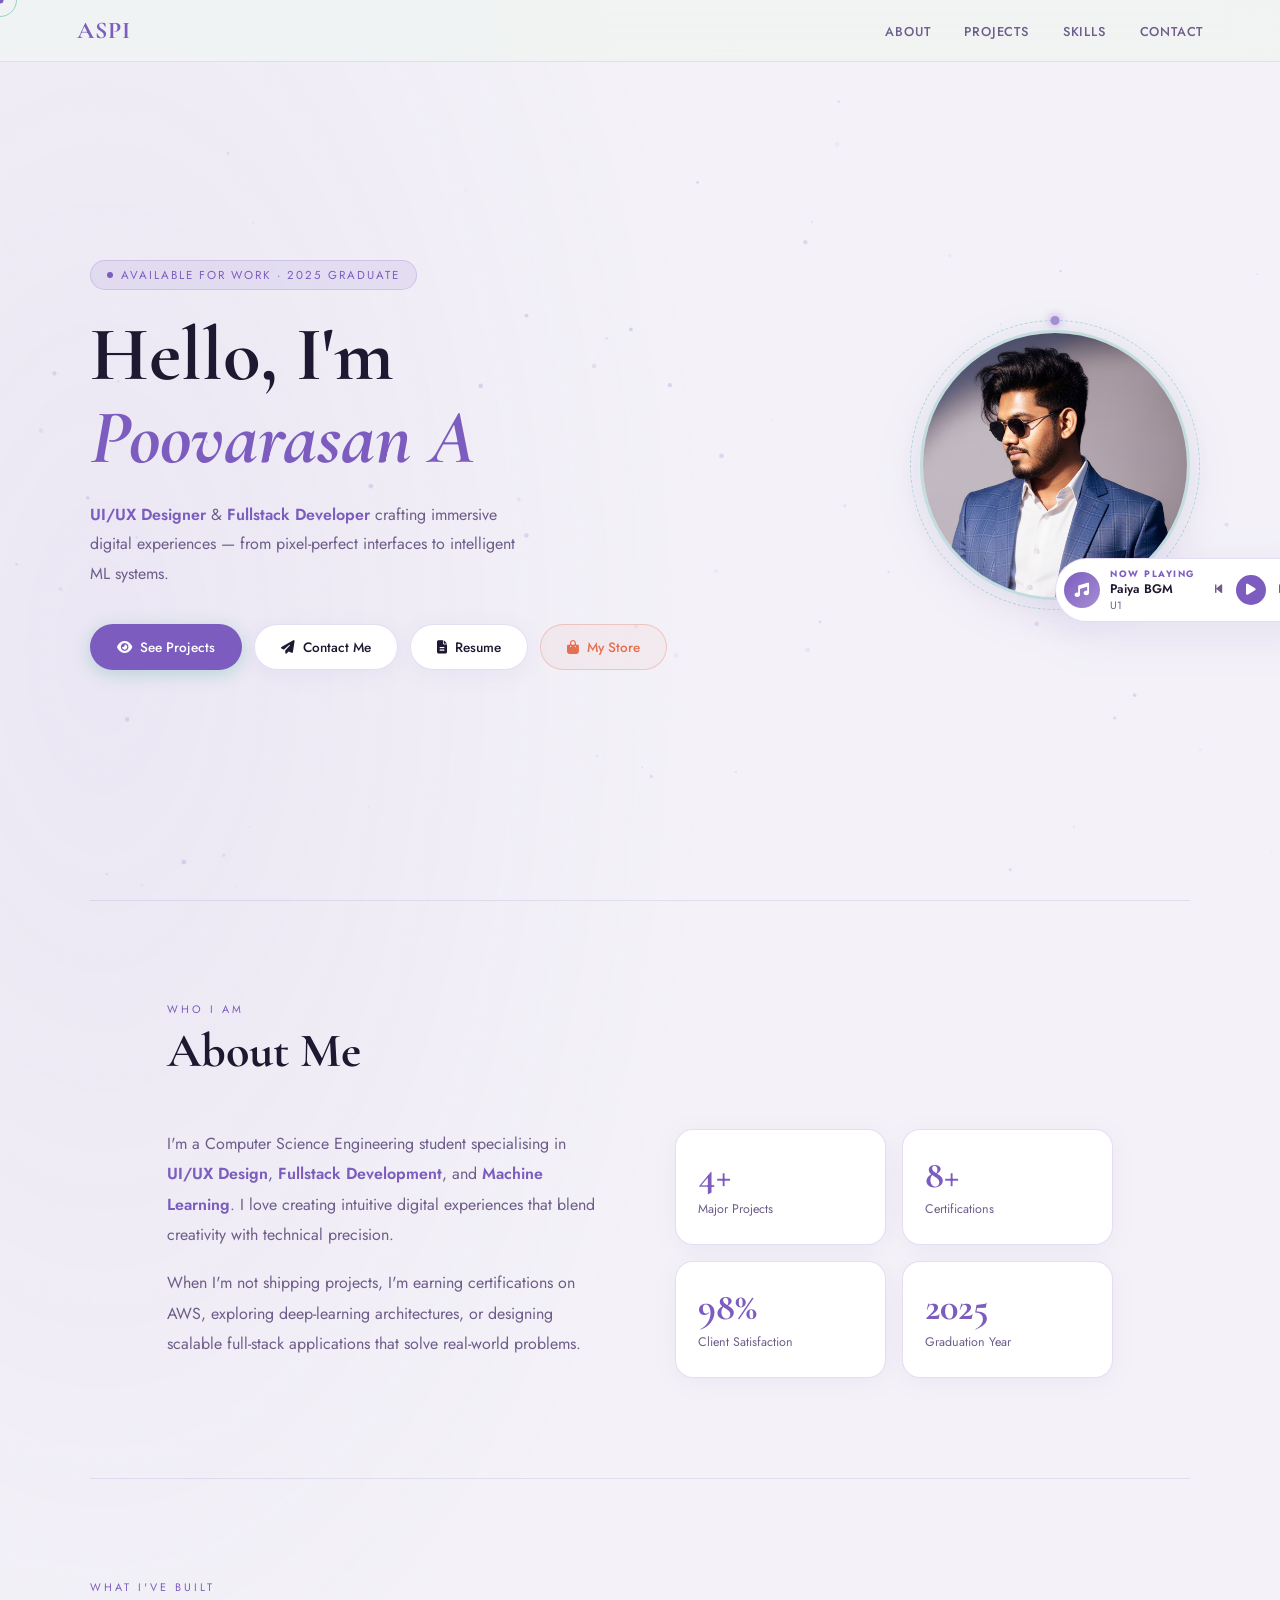
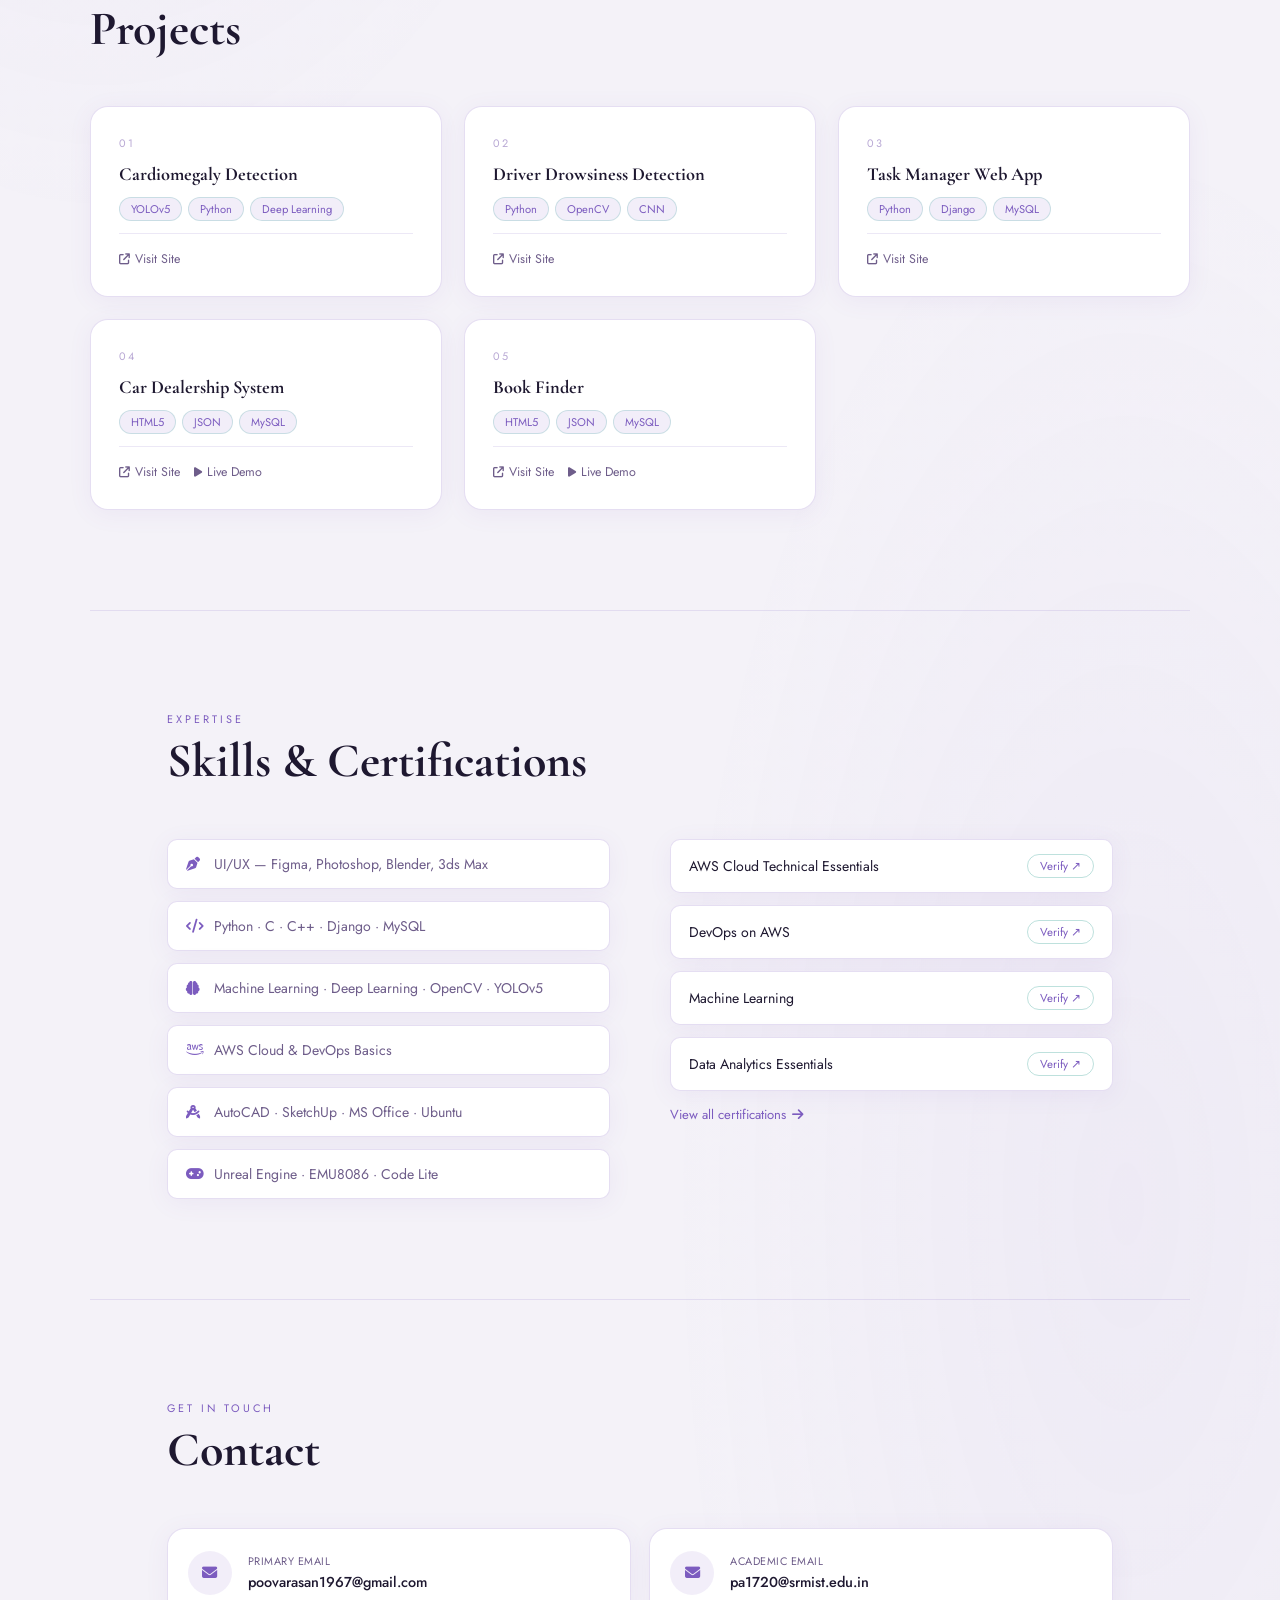
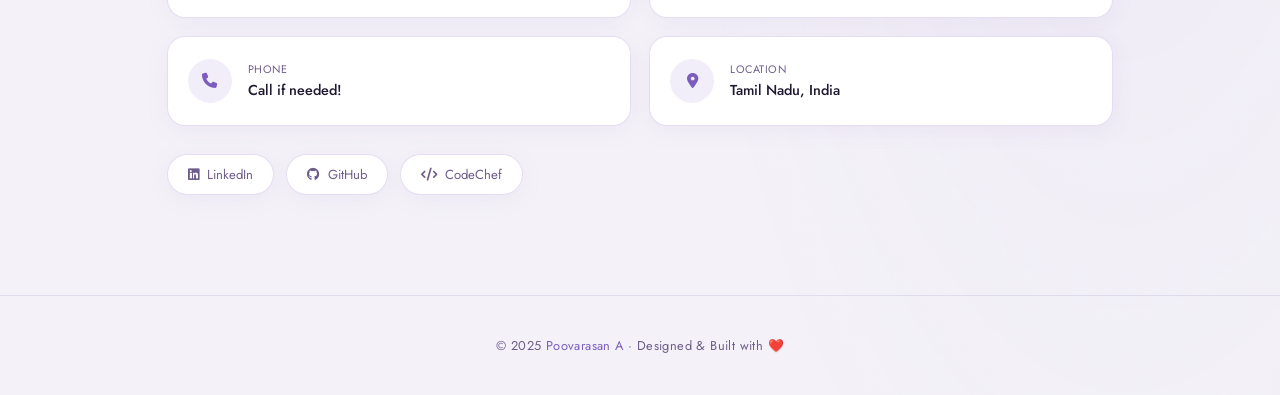
==== index.html @ ecc26de5 "Add files via upload" ====
<!DOCTYPE html>
<html lang="en">
<head>
  <meta charset="UTF-8">
  <meta name="viewport" content="width=device-width, initial-scale=1.0">
  <title>Poovarasan A — Portfolio</title>
  <link rel="stylesheet" href="style.css">
  <!-- ✏️ FONTS — swap the Google Fonts URL to change typography -->
  <link rel="preconnect" href="https://fonts.googleapis.com">
  <link rel="preconnect" href="https://fonts.gstatic.com" crossorigin>
  <link href="https://fonts.googleapis.com/css2?family=Cormorant+Garamond:ital,wght@0,400;0,600;0,700;1,400;1,700&family=Jost:wght@300;400;500;600&display=swap" rel="stylesheet">
  <link rel="stylesheet" href="https://cdnjs.cloudflare.com/ajax/libs/font-awesome/6.5.0/css/all.min.css">
</head>
<body>

<!-- ════════ CURSOR ════════ -->
<div id="cursor-dot"></div>
<div id="cursor-ring"></div>

<!-- ════════ CANVAS BACKGROUND ════════ -->
<canvas id="bg-canvas"></canvas>

<div class="wrapper">

  <!-- ════════════════════════════════════
       NAV
       ✏️ Edit logo text and nav links here
  ════════════════════════════════════ -->
  <nav>
    <div class="nav-logo">ASPI</div>
    <ul class="nav-links">
      <li><a href="#about">About</a></li>
      <li><a href="#projects">Projects</a></li>
      <li><a href="#skills">Skills</a></li>
      <li><a href="#contact">Contact</a></li>
    </ul>
    <button class="hamburger" id="hamburger" aria-label="Menu">
      <span></span><span></span><span></span>
    </button>
  </nav>

  <!-- Mobile nav -->
  <div class="mobile-nav" id="mobile-nav">
    <a href="#about" class="nav-close-trigger">About</a>
    <a href="#projects" class="nav-close-trigger">Projects</a>
    <a href="#skills" class="nav-close-trigger">Skills</a>
    <a href="#contact" class="nav-close-trigger">Contact</a>
  </div>


  <!-- ════════════════════════════════════
       HERO
       ✏️ Edit name, subtitle, and buttons
  ════════════════════════════════════ -->
  <section class="hero" id="home">
    <div class="hero-inner">

      <!-- LEFT: Text -->
      <div class="hero-text">
        <!-- ✏️ Status tag text -->
        <div class="hero-tag">Available for Work · 2025 Graduate</div>

        <!-- ✏️ Your name -->
        <h2>Hello, I'm<br><em>Poovarasan A</em></h2>

        <!-- ✏️ Your short bio tagline -->
        <p class="hero-subtitle">
          <strong>UI/UX Designer</strong> &amp; <strong>Fullstack Developer</strong>
          crafting immersive digital experiences — from pixel-perfect interfaces to intelligent ML systems.
        </p>

        <!-- ✏️ Add/remove/edit buttons here -->
        <div class="hero-buttons">
          <a href="#projects" class="btn btn-primary">
            <i class="fa-solid fa-eye"></i> See Projects
          </a>
          <a href="#contact" class="btn btn-outline">
            <i class="fa-solid fa-paper-plane"></i> Contact Me
          </a>
          <a href="https://drive.google.com/file/d/1b_ZYGd5397AOEA_wgp77etfYa0byeIHC/view?usp=sharing"
             target="_blank" class="btn btn-outline">
            <i class="fa-solid fa-file-lines"></i> Resume
          </a>
          <a href="https://kickstore.tebex.io/?action=preview&signature=f594edc24d7682ca6d8968c1fbffc4355ac2bd45c8aeab68ce6714b9b4787a76&expires=1756489532"
             target="_blank" class="btn btn-coral">
            <i class="fa-solid fa-bag-shopping"></i> My Store
          </a>
        </div>
      </div>

      <!-- RIGHT: Photo + Music Player Notch -->
      <div class="hero-photo-wrap">
        <div class="photo-glow"></div>
        <div class="photo-ring"></div>

        <!-- ✏️ Replace placeholder.png with your actual photo filename -->
        <img src="placeholder.png" alt="Poovarasan A">

        <!-- ════════ MUSIC PLAYER NOTCH ════════
             Controls are driven by player.js
             Edit the playlist in player.js below
        ════════ -->
        <div class="music-notch" id="music-notch">
          <!-- Album art disc (spins when playing) -->
          <div class="notch-art" id="notch-art">
            <i class="fa-solid fa-music"></i>
          </div>

          <!-- Track info -->
          <div class="notch-info">
            <div class="notch-label">Now Playing</div>
            <div class="notch-track" id="notch-track">Loading…</div>
            <div class="notch-artist" id="notch-artist">—</div>
          </div>

          <!-- Controls -->
          <div class="notch-controls">
            <button class="notch-btn" id="btn-prev" title="Previous">
              <i class="fa-solid fa-backward-step"></i>
            </button>
            <button class="notch-btn play-btn" id="btn-play" title="Play / Pause">
              <i class="fa-solid fa-play" id="play-icon"></i>
            </button>
            <button class="notch-btn" id="btn-next" title="Next">
              <i class="fa-solid fa-forward-step"></i>
            </button>
          </div>

          <!-- EQ animation bars -->
          <div class="eq-bars paused" id="eq-bars">
            <div class="eq-bar"></div>
            <div class="eq-bar"></div>
            <div class="eq-bar"></div>
            <div class="eq-bar"></div>
          </div>
        </div><!-- end .music-notch -->

      </div><!-- end .hero-photo-wrap -->
    </div>
  </section><!-- end .hero -->

  <div class="divider"></div>

  <!-- ════════════════════════════════════
       ABOUT
       ✏️ Edit bio text and stats
  ════════════════════════════════════ -->
  <section id="about" class="section reveal">
    <div class="section-label">Who I Am</div>
    <h2 class="section-title">About Me</h2>
    <div class="about-grid">

      <!-- ✏️ Your bio paragraphs -->
      <div class="about-desc">
        <p>
          I'm a Computer Science Engineering student specialising in
          <strong>UI/UX Design</strong>, <strong>Fullstack Development</strong>,
          and <strong>Machine Learning</strong>. I love creating intuitive digital
          experiences that blend creativity with technical precision.
        </p>
        <p>
          When I'm not shipping projects, I'm earning certifications on AWS,
          exploring deep-learning architectures, or designing scalable full-stack
          applications that solve real-world problems.
        </p>
      </div>

      <!-- ✏️ Change the numbers and labels below -->
      <div class="stats-grid">
        <div class="stat-card">
          <div class="stat-number">4+</div>
          <div class="stat-label">Major Projects</div>
        </div>
        <div class="stat-card">
          <div class="stat-number">8+</div>
          <div class="stat-label">Certifications</div>
        </div>
        <div class="stat-card">
          <div class="stat-number">98%</div>
          <div class="stat-label">Client Satisfaction</div>
        </div>
        <div class="stat-card">
          <div class="stat-number">2025</div>
          <div class="stat-label">Graduation Year</div>
        </div>
      </div>

    </div>
  </section>

  <div class="divider"></div>

  <!-- ════════════════════════════════════
       PROJECTS
       ✏️ Duplicate a .project-card block
          to add a new project.
  ════════════════════════════════════ -->
  <section id="projects" class="section-wide reveal">
    <div class="inner">
      <div class="section-label">What I've Built</div>
      <h2 class="section-title">Projects</h2>
      <div class="projects-grid">

        <!-- PROJECT 1 -->
        <div class="project-card">
          <div class="project-num">01</div>
          <div class="project-title">Cardiomegaly Detection</div>
          <div class="project-tech">
            <span class="tag">YOLOv5</span>
            <span class="tag">Python</span>
            <span class="tag">Deep Learning</span>
          </div>
          <div class="project-links">
            <a href="mainkk.html" class="link-btn">
              <i class="fa-solid fa-arrow-up-right-from-square"></i> Visit Site
            </a>
          </div>
        </div>

        <!-- PROJECT 2 -->
        <div class="project-card">
          <div class="project-num">02</div>
          <div class="project-title">Driver Drowsiness Detection</div>
          <div class="project-tech">
            <span class="tag">Python</span>
            <span class="tag">OpenCV</span>
            <span class="tag">CNN</span>
          </div>
          <div class="project-links">
            <a href="mainkk.html" class="link-btn">
              <i class="fa-solid fa-arrow-up-right-from-square"></i> Visit Site
            </a>
          </div>
        </div>

        <!-- PROJECT 3 -->
        <div class="project-card">
          <div class="project-num">03</div>
          <div class="project-title">Task Manager Web App</div>
          <div class="project-tech">
            <span class="tag">Python</span>
            <span class="tag">Django</span>
            <span class="tag">MySQL</span>
          </div>
          <div class="project-links">
            <a href="mainkk.html" class="link-btn">
              <i class="fa-solid fa-arrow-up-right-from-square"></i> Visit Site
            </a>
          </div>
        </div>

        <!-- PROJECT 4 -->
        <div class="project-card">
          <div class="project-num">04</div>
          <div class="project-title">Car Dealership System</div>
          <div class="project-tech">
            <span class="tag">HTML5</span>
            <span class="tag">JSON</span>
            <span class="tag">MySQL</span>
          </div>
          <div class="project-links">
            <a href="mainkk.html" class="link-btn">
              <i class="fa-solid fa-arrow-up-right-from-square"></i> Visit Site
            </a>
            <a href="https://cardealership-website.netlify.app" target="_blank" class="link-btn">
              <i class="fa-solid fa-play"></i> Live Demo
            </a>
          </div>
        </div>

        <!-- PROJECT 5 -->
        <div class="project-card">
          <div class="project-num">05</div>
          <div class="project-title">Book Finder</div>
          <div class="project-tech">
            <span class="tag">HTML5</span>
            <span class="tag">JSON</span>
            <span class="tag">MySQL</span>
          </div>
          <div class="project-links">
            <a href="mainkk.html" class="link-btn">
              <i class="fa-solid fa-arrow-up-right-from-square"></i> Visit Site
            </a>
            <a href="https://book-finder-poo.netlify.app" target="_blank" class="link-btn">
              <i class="fa-solid fa-play"></i> Live Demo
            </a>
          </div>
        </div>

      </div><!-- end .projects-grid -->
    </div>
  </section>

  <div class="divider"></div>

  <!-- ════════════════════════════════════
       SKILLS & CERTIFICATIONS
       ✏️ Edit skill items and cert rows
  ════════════════════════════════════ -->
  <section id="skills" class="section reveal">
    <div class="section-label">Expertise</div>
    <h2 class="section-title">Skills &amp; Certifications</h2>
    <div class="two-col">

      <!-- Skills list — ✏️ edit or add <li class="skill-item"> rows -->
      <ul class="skill-list">
        <li class="skill-item"><i class="fa-solid fa-pen-nib"></i> UI/UX — Figma, Photoshop, Blender, 3ds Max</li>
        <li class="skill-item"><i class="fa-solid fa-code"></i> Python · C · C++ · Django · MySQL</li>
        <li class="skill-item"><i class="fa-solid fa-brain"></i> Machine Learning · Deep Learning · OpenCV · YOLOv5</li>
        <li class="skill-item"><i class="fa-brands fa-aws"></i> AWS Cloud &amp; DevOps Basics</li>
        <li class="skill-item"><i class="fa-solid fa-drafting-compass"></i> AutoCAD · SketchUp · MS Office · Ubuntu</li>
        <li class="skill-item"><i class="fa-solid fa-gamepad"></i> Unreal Engine · EMU8086 · Code Lite</li>
      </ul>

      <!-- Certs — ✏️ edit or add <li class="cert-item"> rows -->
      <div>
        <ul class="cert-list">
          <li class="cert-item">
            <span class="cert-name">AWS Cloud Technical Essentials</span>
            <a href="https://coursera.org/verify/LZ3JGMPPCA27" target="_blank" class="cert-verify">Verify ↗</a>
          </li>
          <li class="cert-item">
            <span class="cert-name">DevOps on AWS</span>
            <a href="https://coursera.org/share/f6164cb7ff39686835779f38a78fcce1" target="_blank" class="cert-verify">Verify ↗</a>
          </li>
          <li class="cert-item">
            <span class="cert-name">Machine Learning</span>
            <a href="https://coursera.org/share/5c6785c06e589ce1c5b36b9f63b23095" target="_blank" class="cert-verify">Verify ↗</a>
          </li>
          <li class="cert-item">
            <span class="cert-name">Data Analytics Essentials</span>
            <a href="https://www.credly.com/badges/62de3a8a-c058-4ba1-8394-103b81471932" target="_blank" class="cert-verify">Verify ↗</a>
          </li>
        </ul>
        <a href="https://www.coursera.org/user/1fcb831958a7c45539bd9a6c69afa0b9"
           target="_blank" class="more-link">
          View all certifications <i class="fa-solid fa-arrow-right"></i>
        </a>
      </div>

    </div>
  </section>

  <div class="divider"></div>

  <!-- ════════════════════════════════════
       CONTACT
       ✏️ Edit email, phone, social links
  ════════════════════════════════════ -->
  <section id="contact" class="section reveal">
    <div class="section-label">Get In Touch</div>
    <h2 class="section-title">Contact</h2>

    <div class="contact-grid">
      <a href="mailto:poovarasan1967@gmail.com" class="contact-card">
        <div class="contact-icon"><i class="fa-solid fa-envelope"></i></div>
        <div>
          <div class="contact-label">Primary Email</div>
          <div class="contact-value">poovarasan1967@gmail.com</div>
        </div>
      </a>
      <a href="mailto:pa1720@srmist.edu.in" class="contact-card">
        <div class="contact-icon"><i class="fa-solid fa-envelope"></i></div>
        <div>
          <div class="contact-label">Academic Email</div>
          <div class="contact-value">pa1720@srmist.edu.in</div>
        </div>
      </a>
      <a href="tel:+917339392143" class="contact-card">
        <div class="contact-icon"><i class="fa-solid fa-phone"></i></div>
        <div>
          <div class="contact-label">Phone</div>
          <div class="contact-value">Call if needed!</div>
        </div>
      </a>
      <div class="contact-card">
        <div class="contact-icon"><i class="fa-solid fa-location-dot"></i></div>
        <div>
          <!-- ✏️ Change location -->
          <div class="contact-label">Location</div>
          <div class="contact-value">Tamil Nadu, India</div>
        </div>
      </div>
    </div>

    <!-- ✏️ Add/remove social links -->
    <div class="social-row">
      <a href="https://www.linkedin.com/in/poovarasan-arulganesh" target="_blank" class="social-btn">
        <i class="fa-brands fa-linkedin"></i> LinkedIn
      </a>
      <a href="https://github.com/pa1720" target="_blank" class="social-btn">
        <i class="fa-brands fa-github"></i> GitHub
      </a>
      <a href="https://www.codechef.com/users/srmsci_68" target="_blank" class="social-btn">
        <i class="fa-solid fa-code"></i> CodeChef
      </a>
    </div>
  </section>

  <!-- ════════════════ FOOTER ════════════════ -->
  <footer>
    <p>© 2025 <span>Poovarasan A</span> · Designed &amp; Built with ❤️</p>
  </footer>

</div><!-- end .wrapper -->

<!-- ════════ SCRIPTS ════════ -->
<script src="player.js"></script>
<script src="main.js"></script>

</body>
</html>
---- style.css ----
/* =====================================================
   POOVARASAN A — PORTFOLIO
   Theme: Ocean Calm · Light · Nature Paper
   =====================================================
   CSS VARIABLES — edit these to retheme everything
===================================================== */
:root {
  /* ── Backgrounds ── */
  --bg:           #f0f4f3;
  --bg2:          #e8efed;
  --card:         #ffffff;

  /* ── Accents ── */
  --accent:       #2a9d8f;
  --accent-light: #52b5a8;
  --accent-soft:  rgba(42,157,143,0.10);
  --accent2:      #5aab9c;
  --accent3:      #e76f51;

  /* ── Text ── */
  --text:         #1e2d2b;
  --muted:        #6b8c86;
  --subtle:       #a8bfbb;

  /* ── Borders ── */
  --border:       rgba(42,157,143,0.14);
  --border-card:  rgba(42,157,143,0.2);

  /* ── Typography ── */
  --font-head:    'Cormorant Garamond', serif;
  --font-body:    'Jost', sans-serif;

  /* ── Shape ── */
  --radius:       18px;
  --radius-sm:    10px;
  --radius-pill:  100px;

  /* ── Shadow ── */
  --shadow:       0 4px 24px rgba(42,157,143,0.07);
  --shadow-hover: 0 12px 48px rgba(42,157,143,0.13);
}

/* =====================================================
   RESET
===================================================== */
*, *::before, *::after { margin: 0; padding: 0; box-sizing: border-box; }
html { scroll-behavior: smooth; }
body {
  font-family: var(--font-body);
  background: var(--bg);
  color: var(--text);
  overflow-x: hidden;
  cursor: none;
  background-image:
    radial-gradient(ellipse 80% 55% at 8% 18%, rgba(90,171,156,0.08) 0%, transparent 60%),
    radial-gradient(ellipse 60% 50% at 88% 78%, rgba(42,157,143,0.05) 0%, transparent 60%);
}
a { color: inherit; text-decoration: none; }
img { max-width: 100%; display: block; }
ul { list-style: none; }

/* =====================================================
   CUSTOM CURSOR
===================================================== */
#cursor-dot {
  width: 7px; height: 7px;
  background: var(--accent); border-radius: 50%;
  position: fixed; top: 0; left: 0;
  pointer-events: none; z-index: 9999;
  transform: translate(-50%,-50%);
}
#cursor-ring {
  width: 34px; height: 34px;
  border: 1.5px solid rgba(42,157,143,0.4);
  border-radius: 50%;
  position: fixed; top: 0; left: 0;
  pointer-events: none; z-index: 9998;
  transform: translate(-50%,-50%);
  transition: width .25s, height .25s, border-color .25s;
}
@media (hover: none) {
  #cursor-dot, #cursor-ring { display: none; }
  body { cursor: auto; }
}

/* =====================================================
   CANVAS
===================================================== */
#bg-canvas {
  position: fixed; inset: 0;
  z-index: 0; pointer-events: none; opacity: 0.5;
}

/* =====================================================
   LAYOUT
===================================================== */
.wrapper { position: relative; z-index: 1; }

/* =====================================================
   NAV
===================================================== */
nav {
  position: fixed; top: 0; left: 0; right: 0; z-index: 100;
  display: flex; justify-content: space-between; align-items: center;
  padding: 16px 6%;
  backdrop-filter: blur(22px);
  -webkit-backdrop-filter: blur(22px);
  background: rgba(240,244,243,0.85);
  border-bottom: 1px solid var(--border);
}
.nav-logo {
  font-family: var(--font-head);
  font-weight: 700; font-size: 1.5rem;
  color: var(--accent); letter-spacing: 1px;
}
.nav-links { display: flex; gap: 34px; }
.nav-links a {
  font-size: .8rem; font-weight: 500;
  color: var(--muted); letter-spacing: .8px;
  text-transform: uppercase; position: relative; transition: color .2s;
}
.nav-links a::after {
  content: ''; position: absolute;
  bottom: -4px; left: 0; width: 0; height: 1.5px;
  background: var(--accent); transition: width .25s;
}
.nav-links a:hover { color: var(--accent); }
.nav-links a:hover::after { width: 100%; }

.hamburger {
  display: none; flex-direction: column;
  gap: 5px; background: none; border: none; cursor: pointer;
}
.hamburger span {
  width: 22px; height: 2px;
  background: var(--text); border-radius: 2px; transition: .3s;
}
.hamburger.open span:nth-child(1) { transform: translateY(7px) rotate(45deg); }
.hamburger.open span:nth-child(2) { opacity: 0; }
.hamburger.open span:nth-child(3) { transform: translateY(-7px) rotate(-45deg); }

.mobile-nav {
  display: none; position: fixed; inset: 0;
  background: rgba(240,244,243,0.97);
  z-index: 99; flex-direction: column;
  align-items: center; justify-content: center; gap: 40px;
}
.mobile-nav.open { display: flex; }
.mobile-nav a {
  font-family: var(--font-head);
  font-size: 2.4rem; font-weight: 700;
  color: var(--muted); transition: color .2s;
}
.mobile-nav a:hover { color: var(--accent); }

/* =====================================================
   HERO
===================================================== */
.hero {
  min-height: 100vh;
  display: flex; align-items: center; justify-content: center;
  padding: 110px 6% 80px;
}
.hero-inner {
  display: flex; gap: 80px; align-items: center;
  max-width: 1100px; width: 100%;
}
.hero-text { flex: 1; }

.hero-tag {
  display: inline-flex; align-items: center; gap: 8px;
  font-size: .72rem; letter-spacing: 2px; text-transform: uppercase;
  color: var(--accent);
  border: 1px solid var(--border-card);
  background: var(--accent-soft);
  padding: 6px 16px; border-radius: var(--radius-pill);
  margin-bottom: 24px;
  animation: fadeUp .6s ease both;
}
.hero-tag::before {
  content: ''; width: 6px; height: 6px;
  border-radius: 50%; background: var(--accent);
  animation: blink 2.2s ease-in-out infinite;
}

.hero-text h2 {
  font-family: var(--font-head);
  font-size: clamp(3rem, 6vw, 5.2rem);
  font-weight: 700; line-height: 1.08; color: var(--text);
  animation: fadeUp .6s .1s ease both;
}
.hero-text h2 em { font-style: italic; color: var(--accent); }

.hero-subtitle {
  font-size: 1rem; color: var(--muted);
  margin: 20px 0 36px; line-height: 1.85; max-width: 440px;
  animation: fadeUp .6s .2s ease both;
}
.hero-subtitle strong { color: var(--accent); font-weight: 600; }

.hero-buttons {
  display: flex; flex-wrap: wrap; gap: 12px;
  animation: fadeUp .6s .3s ease both;
}

/* ── Buttons ── */
.btn {
  display: inline-flex; align-items: center; gap: 8px;
  padding: 12px 26px; border-radius: var(--radius-pill);
  font-family: var(--font-body);
  font-size: .85rem; font-weight: 500;
  border: 1.5px solid transparent;
  transition: transform .2s, box-shadow .25s, background .2s, border-color .2s;
  cursor: none;
}
.btn:hover { transform: translateY(-2px); }
.btn-primary {
  background: var(--accent); color: #fff;
  box-shadow: 0 4px 18px rgba(42,157,143,0.28);
}
.btn-primary:hover {
  background: var(--accent-light);
  box-shadow: 0 8px 30px rgba(42,157,143,0.38);
}
.btn-outline {
  border-color: var(--border-card); color: var(--text);
  background: var(--card); box-shadow: var(--shadow);
}
.btn-outline:hover { border-color: var(--accent); color: var(--accent); }
.btn-coral {
  border-color: rgba(231,111,81,0.3);
  color: var(--accent3); background: rgba(231,111,81,0.05);
}
.btn-coral:hover { background: rgba(231,111,81,0.1); border-color: var(--accent3); }

/* ── Hero photo ── */
.hero-photo-wrap {
  position: relative; flex-shrink: 0;
  animation: fadeUp .6s .15s ease both;
}
.photo-glow {
  position: absolute; inset: -24px; border-radius: 50%;
  background: radial-gradient(circle, rgba(42,157,143,0.18) 0%, transparent 70%);
  animation: pulse 5s ease-in-out infinite;
}
.photo-ring {
  position: absolute; inset: -10px; border-radius: 50%;
  border: 1.5px dashed rgba(42,157,143,0.3);
  animation: spin-slow 28s linear infinite;
}
.photo-ring::before {
  content: ''; position: absolute;
  top: -5px; left: 50%; transform: translateX(-50%);
  width: 9px; height: 9px;
  background: var(--accent2); border-radius: 50%;
  box-shadow: 0 0 10px var(--accent2);
}
.hero-photo-wrap img {
  width: 270px; height: 270px;
  border-radius: 50%; object-fit: cover;
  border: 3px solid rgba(42,157,143,0.22);
  position: relative; z-index: 1;
  box-shadow: var(--shadow-hover);
}

/* =====================================================
   MUSIC PLAYER NOTCH
===================================================== */
.music-notch {
  position: absolute;
  bottom: -22px; left: 50%; transform: translateX(-50%);
  z-index: 10;
  background: var(--card);
  border: 1px solid var(--border-card);
  border-radius: var(--radius-pill);
  padding: 8px 14px 8px 8px;
  display: flex; align-items: center; gap: 10px;
  min-width: 245px; max-width: 300px;
  box-shadow: var(--shadow-hover);
  animation: fadeUp .6s .5s ease both;
  white-space: nowrap;
}
.notch-art {
  width: 36px; height: 36px;
  border-radius: 50%; flex-shrink: 0;
  background: linear-gradient(135deg, var(--accent), var(--accent2));
  display: flex; align-items: center; justify-content: center;
  overflow: hidden;
}
.notch-art.spinning { animation: spin-slow 4s linear infinite; }
.notch-art i { color: #fff; font-size: .9rem; }

.notch-info { flex: 1; overflow: hidden; }
.notch-label {
  font-size: .58rem; color: var(--accent);
  letter-spacing: 1.5px; text-transform: uppercase; font-weight: 700;
}
.notch-track {
  font-size: .78rem; color: var(--text); font-weight: 600;
  overflow: hidden; text-overflow: ellipsis;
}
.notch-artist { font-size: .67rem; color: var(--muted); }

.notch-controls {
  display: flex; align-items: center; gap: 4px; flex-shrink: 0;
}
.notch-btn {
  background: none; border: none; cursor: pointer;
  color: var(--muted); font-size: .72rem;
  width: 26px; height: 26px;
  display: flex; align-items: center; justify-content: center;
  border-radius: 50%;
  transition: color .2s, background .2s;
}
.notch-btn:hover { color: var(--accent); background: var(--accent-soft); }
.notch-btn.play-btn {
  width: 30px; height: 30px;
  background: var(--accent); color: #fff; font-size: .8rem;
}
.notch-btn.play-btn:hover { background: var(--accent-light); }

/* EQ bars */
.eq-bars {
  display: flex; align-items: flex-end; gap: 2px;
  height: 14px; flex-shrink: 0;
}
.eq-bar {
  width: 3px; background: var(--accent); border-radius: 2px;
  animation: eq-bounce 1s ease-in-out infinite;
}
.eq-bar:nth-child(1) { height: 50%; animation-delay: 0s; }
.eq-bar:nth-child(2) { height: 100%; animation-delay: .2s; }
.eq-bar:nth-child(3) { height: 35%; animation-delay: .35s; }
.eq-bar:nth-child(4) { height: 75%; animation-delay: .12s; }
.eq-bars.paused .eq-bar { animation-play-state: paused; opacity: .35; }

/* =====================================================
   SECTIONS
===================================================== */
.section { padding: 100px 6%; max-width: 1100px; margin: 0 auto; }
.section-wide { padding: 100px 6%; }
.section-wide .inner { max-width: 1100px; margin: 0 auto; }

.section-label {
  font-size: .68rem; letter-spacing: 3px;
  text-transform: uppercase; color: var(--accent); margin-bottom: 8px;
}
.section-title {
  font-family: var(--font-head);
  font-size: clamp(2rem, 4vw, 3rem);
  font-weight: 700; line-height: 1.12;
  color: var(--text); margin-bottom: 50px;
}
.divider {
  max-width: 1100px; margin: 0 auto;
  height: 1px; background: var(--border);
}
.bg-alt { background: var(--bg2); }

/* ── About ── */
.about-grid { display: grid; grid-template-columns: 1fr 1fr; gap: 70px; align-items: start; }
.about-desc { font-size: 1rem; color: var(--muted); line-height: 1.9; }
.about-desc p + p { margin-top: 18px; }
.about-desc strong { color: var(--accent); font-weight: 600; }

.stats-grid { display: grid; grid-template-columns: 1fr 1fr; gap: 16px; }
.stat-card {
  background: var(--card); border: 1px solid var(--border-card);
  border-radius: var(--radius); padding: 26px 22px;
  box-shadow: var(--shadow);
  transition: transform .25s, box-shadow .25s;
}
.stat-card:hover { transform: translateY(-4px); box-shadow: var(--shadow-hover); }
.stat-number { font-family: var(--font-head); font-size: 2.4rem; font-weight: 700; color: var(--accent); line-height: 1; }
.stat-label { font-size: .78rem; color: var(--muted); margin-top: 6px; }

/* ── Projects ── */
.projects-grid { display: grid; grid-template-columns: repeat(auto-fill, minmax(300px, 1fr)); gap: 22px; }
.project-card {
  background: var(--card); border: 1px solid var(--border-card);
  border-radius: var(--radius); padding: 28px;
  display: flex; flex-direction: column; gap: 12px;
  box-shadow: var(--shadow); position: relative; overflow: hidden;
  transition: transform .25s, box-shadow .25s, border-color .25s;
}
.project-card::before {
  content: ''; position: absolute; top: 0; left: 0; right: 0; height: 2.5px;
  background: linear-gradient(90deg, var(--accent), var(--accent2));
  transform: scaleX(0); transform-origin: left; transition: transform .3s;
}
.project-card:hover::before { transform: scaleX(1); }
.project-card:hover { transform: translateY(-6px); box-shadow: var(--shadow-hover); border-color: rgba(42,157,143,0.3); }
.project-num { font-size: .68rem; color: var(--subtle); letter-spacing: 2px; }
.project-title { font-family: var(--font-head); font-size: 1.15rem; font-weight: 700; color: var(--text); }
.project-tech { display: flex; flex-wrap: wrap; gap: 6px; }
.tag {
  font-size: .7rem; color: var(--accent);
  background: var(--accent-soft);
  border: 1px solid rgba(42,157,143,0.2);
  border-radius: var(--radius-pill); padding: 3px 11px;
}
.project-links {
  display: flex; gap: 14px; flex-wrap: wrap;
  margin-top: auto; padding-top: 16px;
  border-top: 1px solid var(--border);
}
.link-btn {
  font-size: .78rem; color: var(--muted);
  display: flex; align-items: center; gap: 5px; transition: color .2s;
}
.link-btn:hover { color: var(--accent); }
.link-btn i { font-size: .68rem; }

/* ── Skills & Certs ── */
.two-col { display: grid; grid-template-columns: 1fr 1fr; gap: 60px; }
.skill-list { display: flex; flex-direction: column; gap: 12px; }
.skill-item {
  background: var(--card); border: 1px solid var(--border-card);
  border-radius: var(--radius-sm); padding: 14px 18px;
  font-size: .88rem; color: var(--muted);
  display: flex; align-items: center; gap: 12px;
  box-shadow: var(--shadow);
  transition: border-color .25s, color .25s, transform .2s;
}
.skill-item i { color: var(--accent); width: 16px; flex-shrink: 0; }
.skill-item:hover { border-color: rgba(42,157,143,0.35); color: var(--text); transform: translateX(5px); }

.cert-list { display: flex; flex-direction: column; gap: 12px; }
.cert-item {
  background: var(--card); border: 1px solid var(--border-card);
  border-radius: var(--radius-sm); padding: 14px 18px;
  display: flex; align-items: center; justify-content: space-between; gap: 14px;
  box-shadow: var(--shadow);
  transition: border-color .25s, transform .2s;
}
.cert-item:hover { border-color: rgba(42,157,143,0.35); transform: translateX(5px); }
.cert-name { font-size: .88rem; color: var(--text); }
.cert-verify {
  font-size: .72rem; color: var(--accent);
  border: 1px solid rgba(42,157,143,0.3);
  padding: 3px 12px; border-radius: var(--radius-pill);
  white-space: nowrap; flex-shrink: 0;
  transition: background .2s;
}
.cert-verify:hover { background: var(--accent-soft); }
.more-link {
  font-size: .82rem; color: var(--accent);
  display: inline-flex; align-items: center; gap: 6px;
  margin-top: 14px; transition: gap .2s;
}
.more-link:hover { gap: 12px; }

/* ── Contact ── */
.contact-grid { display: grid; grid-template-columns: 1fr 1fr; gap: 18px; }
.contact-card {
  background: var(--card); border: 1px solid var(--border-card);
  border-radius: var(--radius); padding: 22px 20px;
  display: flex; align-items: center; gap: 16px;
  box-shadow: var(--shadow);
  transition: border-color .25s, transform .2s;
}
.contact-card:hover { border-color: rgba(42,157,143,0.35); transform: translateY(-3px); }
.contact-icon {
  width: 44px; height: 44px; background: var(--accent-soft);
  border-radius: 50%; display: flex; align-items: center; justify-content: center; flex-shrink: 0;
}
.contact-icon i { color: var(--accent); font-size: .95rem; }
.contact-label { font-size: .68rem; color: var(--muted); letter-spacing: .5px; text-transform: uppercase; }
.contact-value { font-size: .9rem; color: var(--text); font-weight: 500; margin-top: 3px; }

.social-row { display: flex; gap: 12px; flex-wrap: wrap; margin-top: 28px; }
.social-btn {
  display: inline-flex; align-items: center; gap: 8px;
  padding: 10px 20px; border: 1px solid var(--border-card);
  border-radius: var(--radius-pill); font-size: .82rem;
  color: var(--muted); background: var(--card); box-shadow: var(--shadow);
  transition: all .2s;
}
.social-btn:hover { border-color: var(--accent); color: var(--accent); transform: translateY(-2px); background: var(--accent-soft); }

/* ── Footer ── */
footer {
  text-align: center; padding: 40px 20px;
  border-top: 1px solid var(--border);
  font-size: .8rem; color: var(--muted); letter-spacing: .4px;
}
footer span { color: var(--accent); }

/* =====================================================
   SCROLL REVEAL
===================================================== */
.reveal { opacity: 0; transform: translateY(28px); transition: opacity .75s ease, transform .75s ease; }
.reveal.visible { opacity: 1; transform: translateY(0); }

/* =====================================================
   KEYFRAMES
===================================================== */
@keyframes fadeUp { from { opacity: 0; transform: translateY(22px); } to { opacity: 1; transform: translateY(0); } }
@keyframes pulse { 0%, 100% { transform: scale(1); opacity: .5; } 50% { transform: scale(1.1); opacity: .8; } }
@keyframes spin-slow { from { transform: rotate(0deg); } to { transform: rotate(360deg); } }
@keyframes blink { 0%, 100% { opacity: 1; } 50% { opacity: .3; } }
@keyframes eq-bounce { 0%, 100% { transform: scaleY(.3); } 50% { transform: scaleY(1); } }

/* =====================================================
   RESPONSIVE
===================================================== */
@media (max-width: 920px) {
  .hero-inner { flex-direction: column-reverse; gap: 50px; text-align: center; }
  .hero-buttons { justify-content: center; }
  .hero-subtitle { margin-left: auto; margin-right: auto; }
  .about-grid { grid-template-columns: 1fr; gap: 40px; }
  .two-col { grid-template-columns: 1fr; gap: 40px; }
  .contact-grid { grid-template-columns: 1fr; }
  .nav-links { display: none; }
  .hamburger { display: flex; }
}
@media (max-width: 600px) {
  .hero-photo-wrap img { width: 210px; height: 210px; }
  .music-notch { min-width: 210px; max-width: 260px; }
  .projects-grid { grid-template-columns: 1fr; }
  .stats-grid { grid-template-columns: 1fr 1fr; }
  .section { padding: 70px 5%; }
}
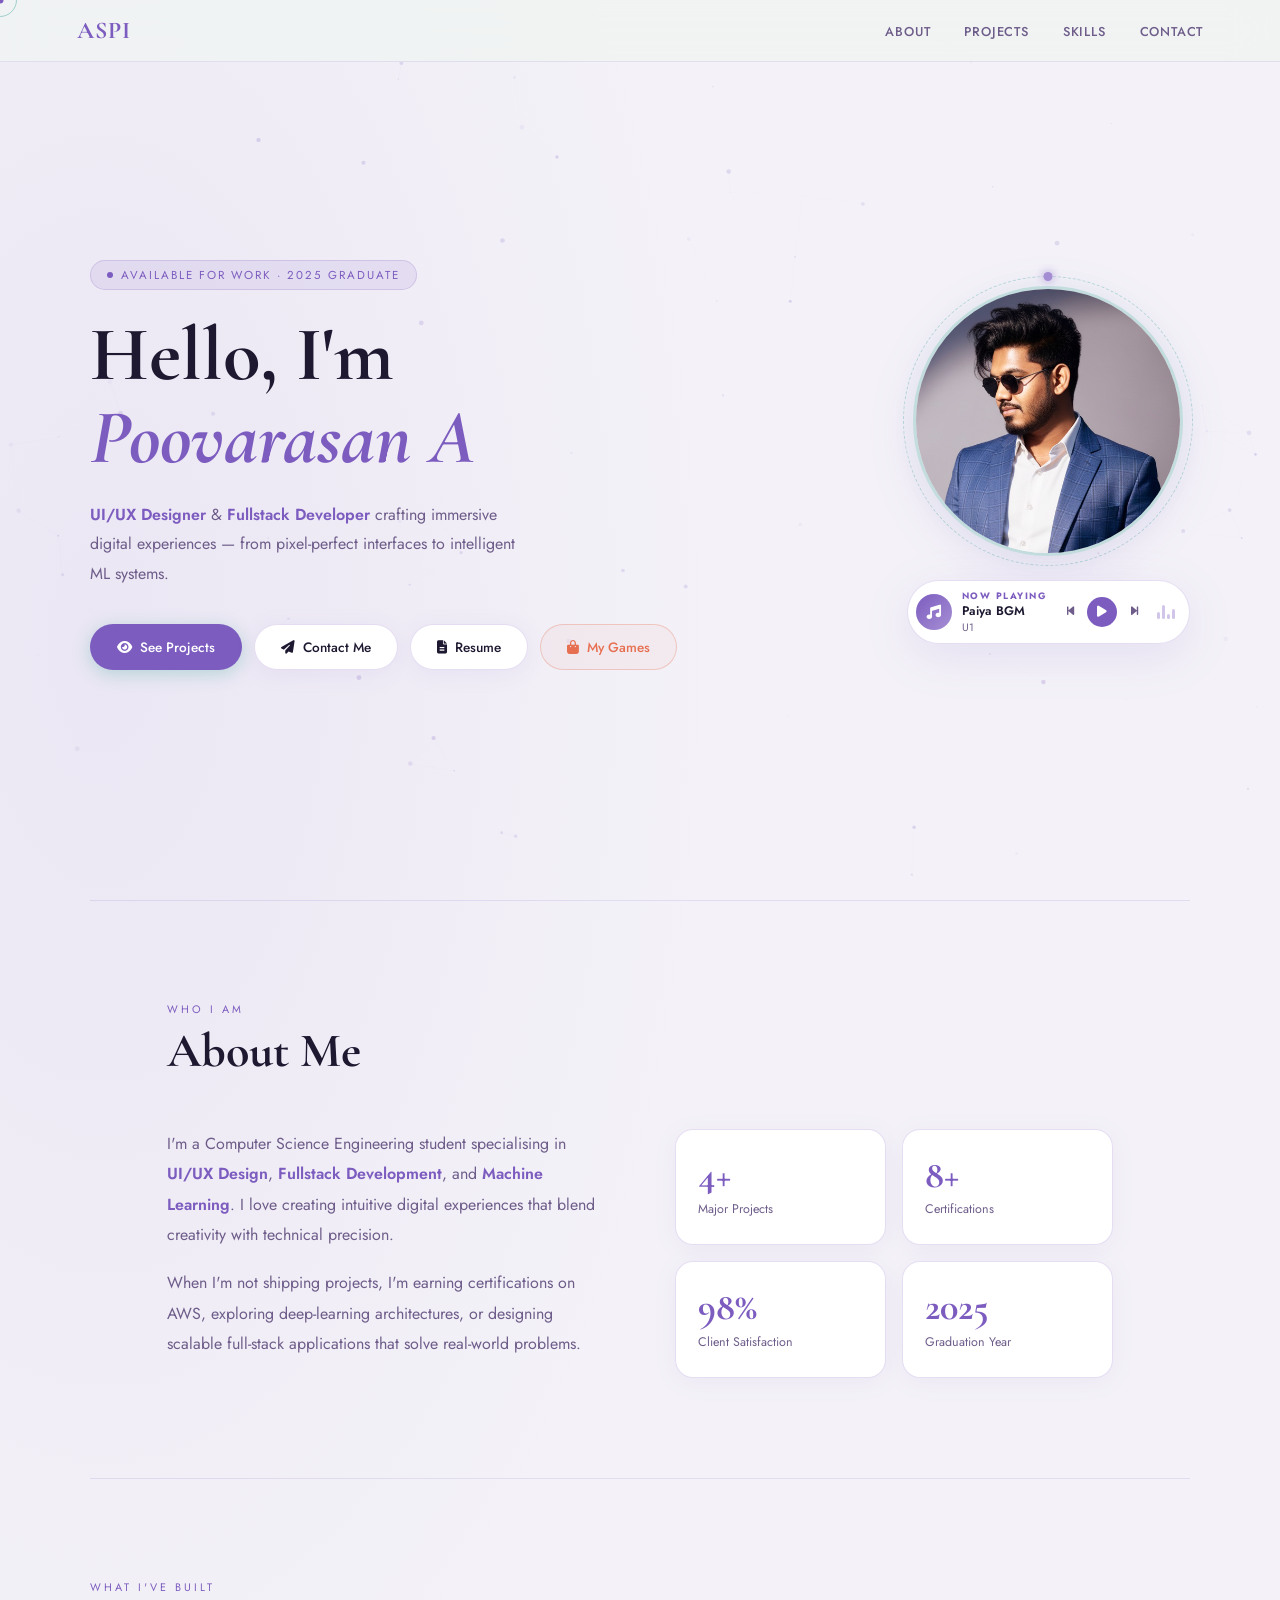
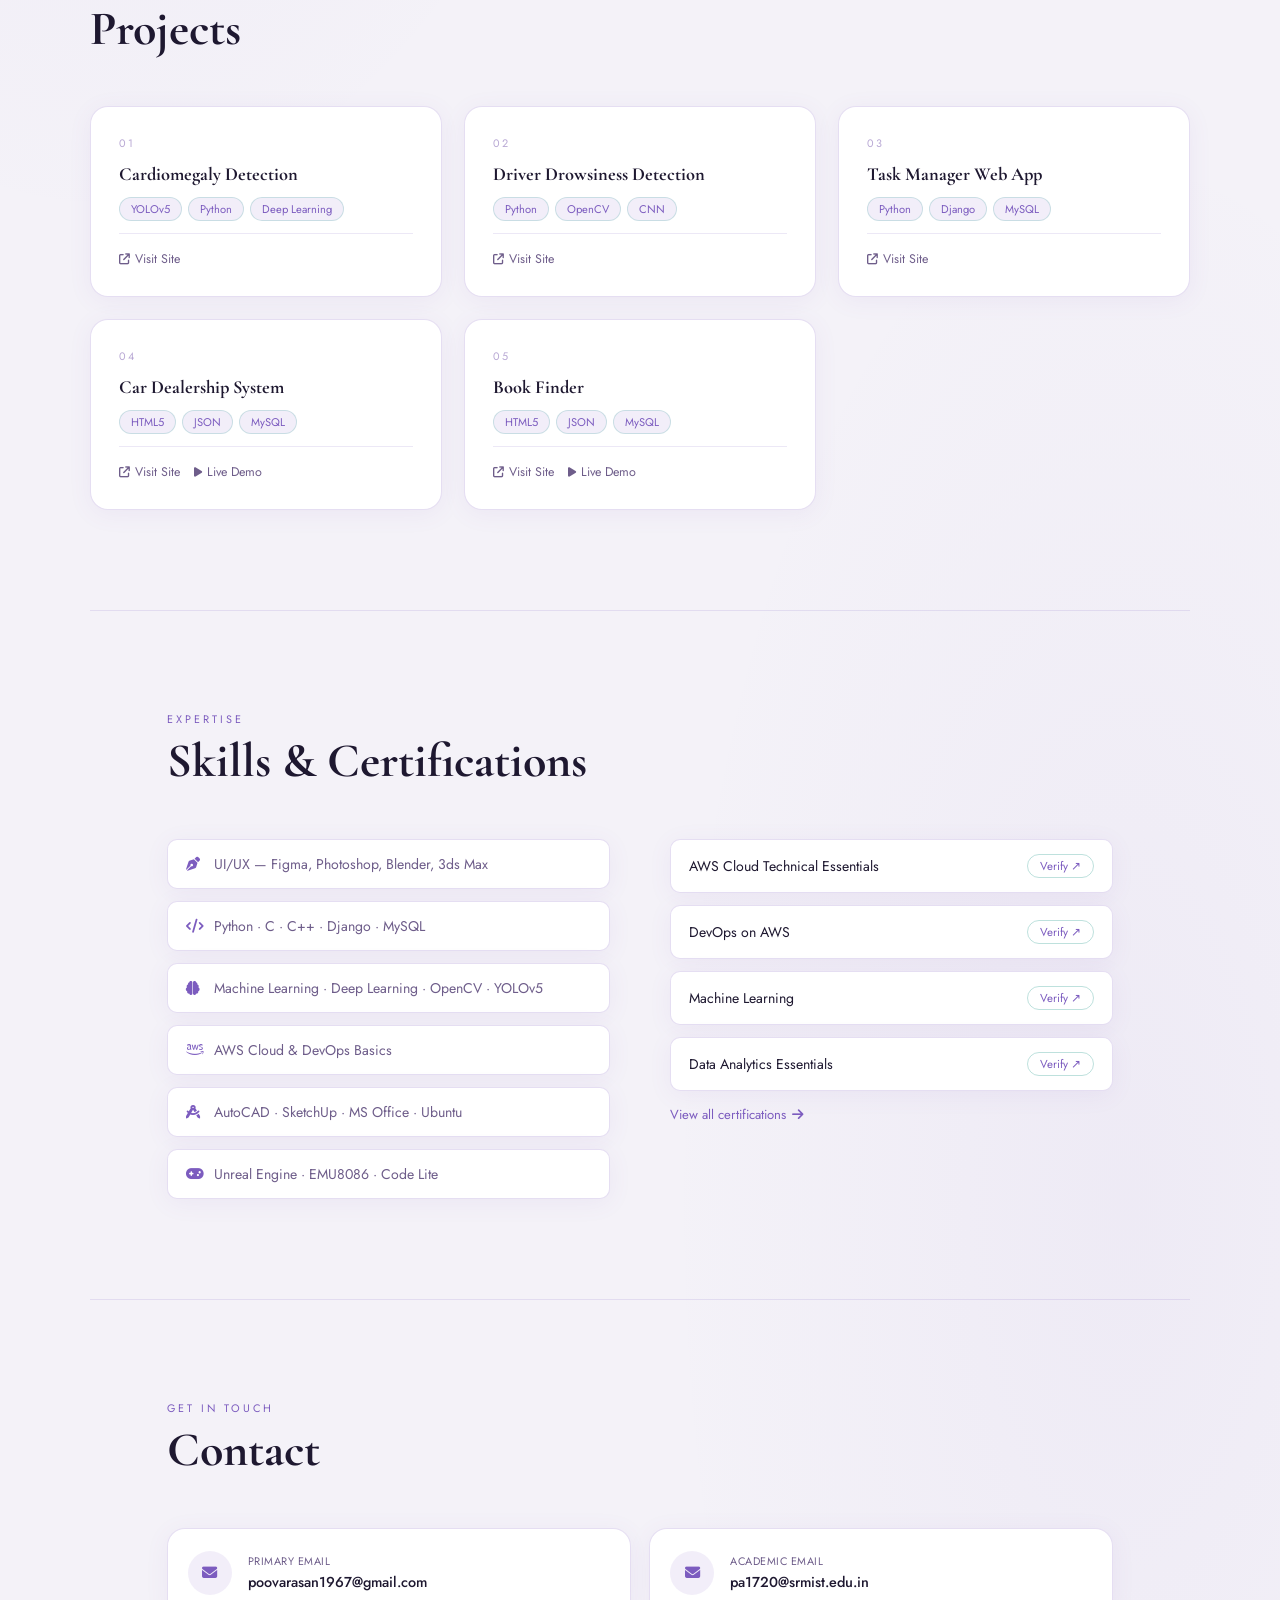
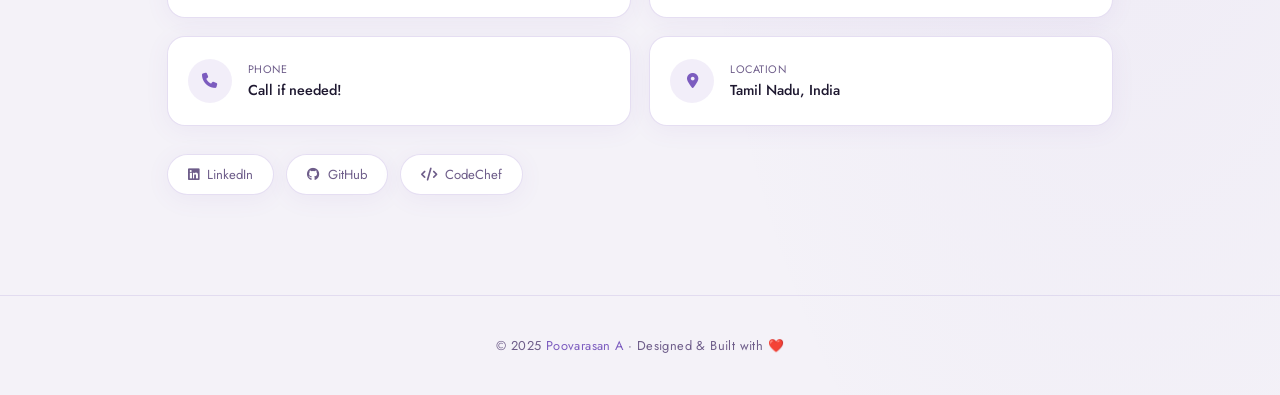
==== commit fa1f6ffb: "Add files via upload" ====
--- a/index.html
+++ b/index.html
@@ -81,24 +81,26 @@
              target="_blank" class="btn btn-outline">
             <i class="fa-solid fa-file-lines"></i> Resume
           </a>
-          <a href="https://kickstore.tebex.io/?action=preview&signature=f594edc24d7682ca6d8968c1fbffc4355ac2bd45c8aeab68ce6714b9b4787a76&expires=1756489532"
+          <a href="games.html"
              target="_blank" class="btn btn-coral">
-            <i class="fa-solid fa-bag-shopping"></i> My Store
+            <i class="fa-solid fa-bag-shopping"></i> My Games
           </a>
         </div>
       </div>
 
       <!-- RIGHT: Photo + Music Player Notch -->
-      <div class="hero-photo-wrap">
-        <div class="photo-glow"></div>
-        <div class="photo-ring"></div>
-
-        <!-- ✏️ Replace placeholder.png with your actual photo filename -->
-        <img src="placeholder.png" alt="Poovarasan A">
+      <div class="hero-photo-col">
+        <div class="hero-photo-wrap">
+          <div class="photo-glow"></div>
+          <div class="photo-ring"></div>
+          <!-- ✏️ Replace placeholder.png with your actual photo filename -->
+          <img src="placeholder.png" alt="Poovarasan A">
+        </div>
 
         <!-- ════════ MUSIC PLAYER NOTCH ════════
+             Sits centered below the photo.
              Controls are driven by player.js
-             Edit the playlist in player.js below
+             Edit the playlist in player.js
         ════════ -->
         <div class="music-notch" id="music-notch">
           <!-- Album art disc (spins when playing) -->
@@ -135,7 +137,7 @@
           </div>
         </div><!-- end .music-notch -->
 
-      </div><!-- end .hero-photo-wrap -->
+      </div><!-- end .hero-photo-col -->
     </div>
   </section><!-- end .hero -->
 
--- a/style.css
+++ b/style.css
@@ -233,10 +233,20 @@
 }
 .btn-coral:hover { background: rgba(231,111,81,0.1); border-color: var(--accent3); }
 
-/* ── Hero photo ── */
+/* ── Hero photo column wrapper ── */
+.hero-photo-col {
+  display: flex;
+  flex-direction: column;
+  align-items: center;
+  gap: 24px;
+  flex-shrink: 0;
+  animation: fadeUp .6s .15s ease both;
+}
+
+/* ── Hero photo ring/glow (no longer needs position:relative on notch) ── */
 .hero-photo-wrap {
-  position: relative; flex-shrink: 0;
-  animation: fadeUp .6s .15s ease both;
+  position: relative;
+  display: inline-block;
 }
 .photo-glow {
   position: absolute; inset: -24px; border-radius: 50%;
@@ -261,24 +271,28 @@
   border: 3px solid rgba(42,157,143,0.22);
   position: relative; z-index: 1;
   box-shadow: var(--shadow-hover);
-}
-
-/* =====================================================
-   MUSIC PLAYER NOTCH
+  display: block;
+}
+
+/* =====================================================
+   MUSIC PLAYER NOTCH — centered below photo
 ===================================================== */
 .music-notch {
-  position: absolute;
-  bottom: -22px; left: 50%; transform: translateX(-50%);
+  /* No longer absolute — sits in normal flow below photo */
+  position: relative;
+  left: auto; bottom: auto; transform: none;
   z-index: 10;
   background: var(--card);
   border: 1px solid var(--border-card);
   border-radius: var(--radius-pill);
   padding: 8px 14px 8px 8px;
   display: flex; align-items: center; gap: 10px;
-  min-width: 245px; max-width: 300px;
+  width: 100%;
+  max-width: 300px;
   box-shadow: var(--shadow-hover);
   animation: fadeUp .6s .5s ease both;
   white-space: nowrap;
+  transition: border-color .6s ease, box-shadow .6s ease;
 }
 .notch-art {
   width: 36px; height: 36px;
@@ -506,6 +520,7 @@
 ===================================================== */
 @media (max-width: 920px) {
   .hero-inner { flex-direction: column-reverse; gap: 50px; text-align: center; }
+  .hero-photo-col { width: 100%; }
   .hero-buttons { justify-content: center; }
   .hero-subtitle { margin-left: auto; margin-right: auto; }
   .about-grid { grid-template-columns: 1fr; gap: 40px; }
@@ -516,7 +531,7 @@
 }
 @media (max-width: 600px) {
   .hero-photo-wrap img { width: 210px; height: 210px; }
-  .music-notch { min-width: 210px; max-width: 260px; }
+  .music-notch { max-width: 280px; }
   .projects-grid { grid-template-columns: 1fr; }
   .stats-grid { grid-template-columns: 1fr 1fr; }
   .section { padding: 70px 5%; }
